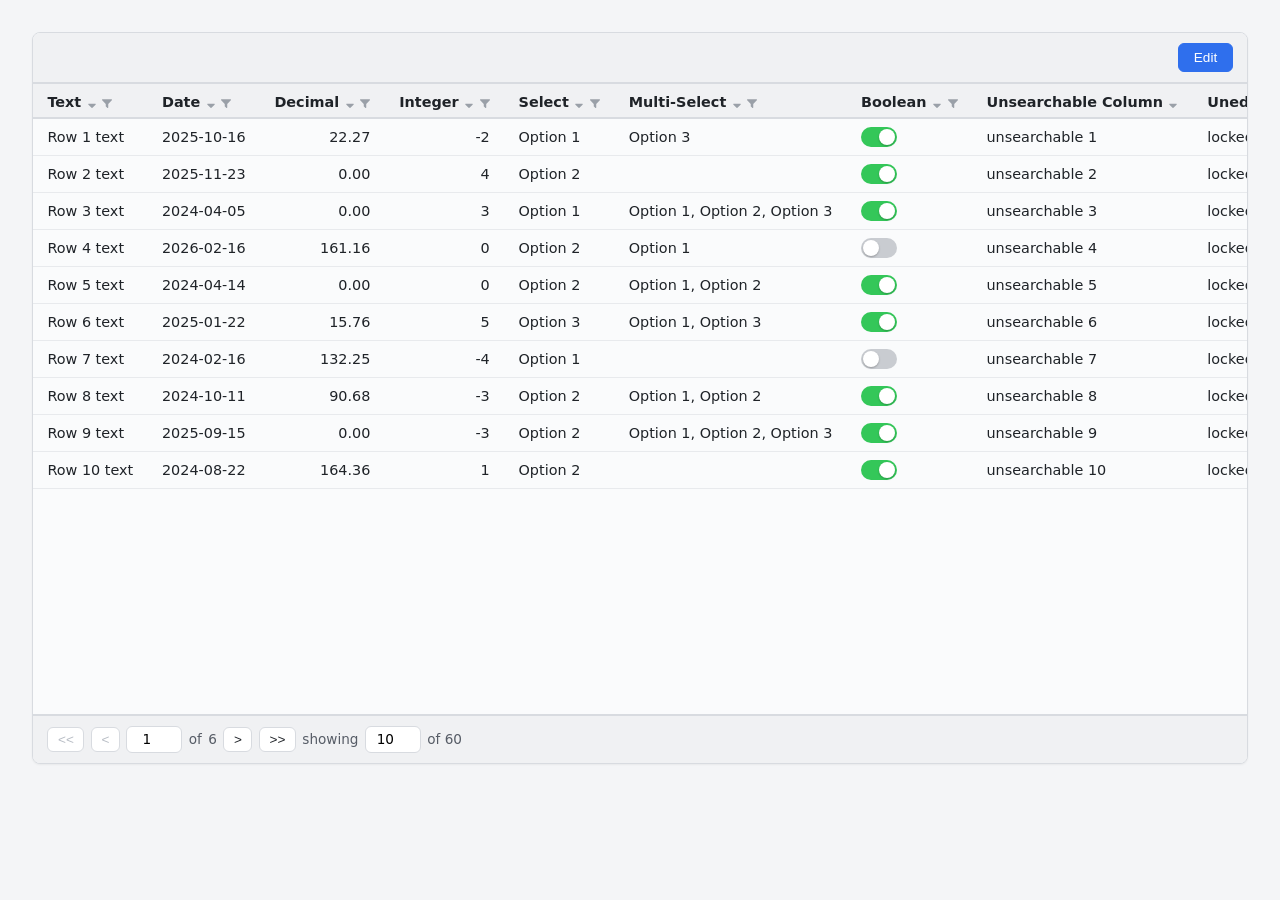
==== app/index.html @ df111d10 "Move project into app/, add server tooling, and write README Restructured the repo so all app code l" ====
<!doctype html>
<html lang="en">
    <head>
        <meta charset="UTF-8" />
        <meta name="viewport" content="width=device-width, initial-scale=1.0" />
        <title>Data Grid</title>
        <link rel="stylesheet" href="style.css" />
    </head>
    <body>
        <div id="grid-container"></div>
        <script type="module">
            import { DataGrid } from "./modules/dataGrid.js";

            const container = document.getElementById("grid-container");

            async function loadConfig() {
                try {
                    const response = await fetch("./config.json");
                    return await response.json();
                } catch (error) {
                    return error.message;
                }
            }

            async function loadData() {
                try {
                    const response = await fetch("./data.json");
                    return await response.json();
                } catch (error) {
                    return error.message;
                }
            }

            const onSave = (changes) => {};

            const config = await loadConfig();
            const data = await loadData();
            const dataGrid = new DataGrid({
                container,
                config,
                data,
                onSave
            });
        </script>
    </body>
</html>
---- app/style.css ----
* {
    box-sizing: border-box;
}

body {
    font-family:
        system-ui,
        -apple-system,
        "Segoe UI",
        sans-serif;
    background: #f4f5f7;
    color: #1f2328;
    margin: 0;
    padding: 2rem;
}

#grid-container {
    max-width: 100%;
    display: flex;
    flex-direction: column;
    background: #fafbfc;
    border: 1px solid #d8dbe0;
    border-radius: 8px;
    box-shadow: 0 1px 2px rgba(0, 0, 0, 0.05);
    overflow: hidden;
    position: relative;
}

.scroll-area {
    height: 70vh;
    overflow: auto;
    position: relative;
}

table {
    border-collapse: collapse;
    width: 100%;
    font-size: 0.9rem;
}

th {
    text-align: left;
    padding: 0.6rem 0.9rem;
    font-weight: 600;
    white-space: nowrap;
    background: #f0f1f3;
    position: sticky;
    top: 0;
    z-index: 1;
    box-shadow: inset 0 -2px 0 0 #d8dbe0;
}

.grid-footer {
    background: #f0f1f3;
    border-top: 2px solid #d8dbe0;
    padding: 0.6rem 0.9rem;
    flex-shrink: 0;
    display: flex;
    align-items: center;
    gap: 0.4rem;
    font-size: 0.85rem;
    color: #565c66;
}

.grid-footer button {
    appearance: none;
    border: 1px solid #d8dbe0;
    background: #fff;
    border-radius: 6px;
    padding: 0.3rem 0.6rem;
    font-size: 0.85rem;
    line-height: 1;
    color: #1f2328;
    cursor: pointer;
}

.grid-footer button:hover:not(:disabled) {
    background: #f4f5f7;
    border-color: #b9bfc7;
}

.grid-footer button:disabled {
    color: #b7bcc4;
    cursor: not-allowed;
}

.grid-footer input[type="number"] {
    width: 3.5rem;
    border: 1px solid #d8dbe0;
    border-radius: 6px;
    padding: 0.3rem 0.5rem;
    font-family: inherit;
    font-size: 0.85rem;
    text-align: center;
}

.grid-footer input[type="number"]:focus {
    outline: none;
    border-color: #2f6fed;
}

.grid-footer input[type="number"]:disabled {
    background: #e5e7eb;
    color: #b7bcc4;
}

td {
    padding: 0.5rem 0.9rem;
    border-bottom: 1px solid #e8eaed;
    white-space: nowrap;
}

tbody tr:nth-child(even) {
    background: #fafbfc;
}

tbody tr:hover {
    background: #eef2ff;
}

.numeric-cell {
    text-align: right;
    font-variant-numeric: tabular-nums;
}

.toggle {
    display: inline-block;
    width: 2.25rem;
    height: 1.25rem;
    border-radius: 999px;
    background: #c9ccd1;
    position: relative;
    vertical-align: middle;
    transition: background 0.15s ease;
}

.toggle.on {
    background: #34c759;
}

.toggle-knob {
    position: absolute;
    top: 2px;
    left: 2px;
    width: calc(1.25rem - 4px);
    height: calc(1.25rem - 4px);
    border-radius: 50%;
    background: #fff;
    box-shadow: 0 1px 2px rgba(0, 0, 0, 0.25);
    transition: left 0.15s ease;
}

.toggle.on .toggle-knob {
    left: calc(100% - 1.25rem + 2px);
}

.toggle-checkbox {
    appearance: none;
    display: inline-block;
    width: 2.25rem;
    height: 1.25rem;
    margin: 0;
    border-radius: 999px;
    background: #c9ccd1;
    position: relative;
    vertical-align: middle;
    cursor: pointer;
    transition: background 0.15s ease;
}

.toggle-checkbox::after {
    content: "";
    position: absolute;
    top: 2px;
    left: 2px;
    width: calc(1.25rem - 4px);
    height: calc(1.25rem - 4px);
    border-radius: 50%;
    background: #fff;
    box-shadow: 0 1px 2px rgba(0, 0, 0, 0.25);
    transition: left 0.15s ease;
}

.toggle-checkbox:checked {
    background: #34c759;
}

.toggle-checkbox:checked::after {
    left: calc(100% - 1.25rem + 2px);
}

.sort-button {
    appearance: none;
    background: none;
    border: none;
    padding: 0;
    margin-left: 0.35rem;
    cursor: pointer;
    color: #9aa0a8;
    vertical-align: middle;
    line-height: 0;
}

.sort-button:hover {
    color: #565c66;
}

.sort-button.asc,
.sort-button.desc {
    color: #1f2328;
}

.sort-button.desc svg {
    transform: rotate(180deg);
}

.filter-button {
    appearance: none;
    background: none;
    border: none;
    padding: 0;
    margin-left: 0.35rem;
    cursor: pointer;
    color: #9aa0a8;
    vertical-align: middle;
    line-height: 0;
}

.filter-button:hover {
    color: #565c66;
}

.filter-button.active {
    color: #2f6fed;
}

.filter-overlay {
    position: fixed;
    inset: 0;
    background: rgba(0, 0, 0, 0);
    z-index: 100;
}

.filter-dialog {
    position: fixed;
    margin: 0;
    z-index: 101;
    border: 1px solid #d8dbe0;
    border-radius: 10px;
    box-shadow: 0 10px 30px rgba(0, 0, 0, 0.2);
    padding: 1rem;
    min-width: 260px;
    font-family: inherit;
    color: #1f2328;
}

.filter-dialog::backdrop {
    background: transparent;
}

.control-container {
    display: flex;
    flex-direction: column;
    gap: 0.5rem;
    margin-bottom: 1rem;
}

.control-container select,
.control-container input[type="text"],
.control-container input[type="date"],
.control-container input[type="number"] {
    appearance: none;
    border: 1px solid #d8dbe0;
    border-radius: 6px;
    padding: 0.4rem 0.6rem;
    font-family: inherit;
    font-size: 0.85rem;
    color: #1f2328;
    background: #fff;
}

.control-container select:focus,
.control-container input:focus {
    outline: none;
    border-color: #2f6fed;
}

.control-container label:not([hidden]) {
    display: flex;
    align-items: center;
    gap: 0.4rem;
    font-size: 0.85rem;
}

.control-container input[type="checkbox"],
.control-container input[type="radio"] {
    accent-color: #2f6fed;
}

.options-container {
    display: flex;
    flex-direction: column;
    gap: 0.5rem;
}

.options-container > div:not([hidden]) {
    display: flex;
    flex-direction: column;
    gap: 0.35rem;
    max-height: 160px;
    overflow-y: auto;
    border: 1px solid #d8dbe0;
    border-radius: 6px;
    padding: 0.5rem 0.6rem;
}

.buttons-container {
    display: flex;
    justify-content: flex-end;
    gap: 0.5rem;
}

.apply-button,
.discard-button {
    appearance: none;
    border-radius: 6px;
    padding: 0.4rem 0.9rem;
    font-size: 0.85rem;
    cursor: pointer;
}

.apply-button {
    border: 1px solid #2f6fed;
    background: #2f6fed;
    color: #fff;
}

.apply-button:hover {
    background: #2559c9;
}

.apply-button:disabled {
    background: #b7c6ea;
    border-color: #b7c6ea;
    color: #fff;
    cursor: not-allowed;
}

.apply-button:disabled:hover {
    background: #b7c6ea;
}

.discard-button {
    border: 1px solid #d8dbe0;
    background: #fff;
    color: #1f2328;
}

.discard-button:hover {
    background: #f4f5f7;
}

.clear-button {
    appearance: none;
    border-radius: 6px;
    padding: 0.4rem 0.9rem;
    font-size: 0.85rem;
    cursor: pointer;
    border: 1px solid #f0b7b7;
    background: #fff;
    color: #c0392b;
    margin-right: auto;
}

.clear-button:hover {
    background: #fdf0f0;
}

.empty-state {
    position: sticky;
    left: 50%;
    transform: translateX(-50%);
    width: fit-content;
    text-align: center;
    padding: 1rem;
    color: #6b7280;
}

.grid-toolbar {
    background: #f0f1f3;
    border-bottom: 2px solid #d8dbe0;
    padding: 0.6rem 0.9rem;
    flex-shrink: 0;
    display: flex;
    align-items: center;
    justify-content: flex-end;
    gap: 0.5rem;
    font-size: 0.85rem;
}

.grid-toolbar button {
    appearance: none;
    border: 1px solid #d8dbe0;
    background: #fff;
    border-radius: 6px;
    padding: 0.4rem 0.9rem;
    font-size: 0.85rem;
    color: #1f2328;
    cursor: pointer;
}

.grid-toolbar button:hover {
    background: #f4f5f7;
    border-color: #b9bfc7;
}

.grid-toolbar .edit-btn,
.grid-toolbar .save-btn {
    border-color: #2f6fed;
    background: #2f6fed;
    color: #fff;
}

.grid-toolbar .edit-btn:hover,
.grid-toolbar .save-btn:hover {
    background: #2559c9;
    border-color: #2559c9;
}

.grid-toolbar .delete-btn {
    border-color: #f0b7b7;
    color: #c0392b;
}

.grid-toolbar .delete-btn:hover {
    background: #fdf0f0;
}

.grid-toolbar .add-btn {
    border-color: #34c759;
    background: #34c759;
    color: #fff;
}

.grid-toolbar .add-btn:hover {
    background: #2ba84a;
    border-color: #2ba84a;
}

.grid-toolbar .clear-filters-btn {
    color: #565c66;
}

.overlay {
    position: fixed;
    inset: 0;
    background: rgba(15, 18, 22, 0.35);
    z-index: 100;
}

.modal {
    z-index: 101;
    border: 1px solid #d8dbe0;
    border-radius: 10px;
    box-shadow: 0 10px 30px rgba(0, 0, 0, 0.2);
    padding: 1.25rem;
    max-width: 320px;
    font-family: inherit;
    color: #1f2328;
}

.modal:has(.add-row-form) {
    max-width: 480px;
    width: 90vw;
}

.add-row-form {
    display: flex;
    flex-direction: column;
    gap: 0.75rem;
    max-height: 60vh;
    overflow-y: auto;
    padding-right: 0.25rem;
}

.add-row-form label {
    display: flex;
    flex-direction: column;
    gap: 0.3rem;
    font-size: 0.85rem;
    font-weight: 600;
    color: #565c66;
}

.add-row-form label input,
.add-row-form label select,
.add-row-form label button {
    appearance: none;
    border: 1px solid #d8dbe0;
    border-radius: 6px;
    padding: 0.4rem 0.6rem;
    min-height: 2.1rem;
    font-family: inherit;
    font-size: 0.85rem;
    font-weight: 400;
    text-align: left;
    color: #1f2328;
    background: #fff;
    cursor: pointer;
}

.add-row-form label input:focus,
.add-row-form label select:focus,
.add-row-form label button:focus {
    outline: none;
    border-color: #2f6fed;
}

.modal::backdrop {
    background: transparent;
}

.modal .content {
    display: block;
    margin-bottom: 1.25rem;
    font-size: 0.9rem;
    line-height: 1.4;
}

.modal .buttons {
    display: flex;
    justify-content: flex-end;
    gap: 0.5rem;
}

.modal button {
    appearance: none;
    border-radius: 6px;
    padding: 0.4rem 0.9rem;
    font-size: 0.85rem;
    cursor: pointer;
}

.confirm-btn {
    border: 1px solid #2f6fed;
    background: #2f6fed;
    color: #fff;
}

.confirm-btn:hover:not(:disabled) {
    background: #2559c9;
}

.confirm-btn:disabled {
    background: #b7c6ea;
    border-color: #b7c6ea;
    color: #fff;
    cursor: not-allowed;
}

.modal .cancel-btn {
    border: 1px solid #d8dbe0;
    background: #fff;
    color: #1f2328;
}

.modal .cancel-btn:hover {
    background: #f4f5f7;
}

.edit-mode-cell {
    cursor: pointer;
    background: #fffce4;
}

.edit-mode-cell:not(.editing-cell):hover {
    background: #eef2ff;
    outline: 1px dashed #2f6fed;
    outline-offset: -1px;
}

.dirty-cell {
    background: #fff8e6;
    box-shadow: inset 3px 0 0 0 #e8a33d;
}

tbody tr.added-row {
    background: #f0fdf4;
    box-shadow: inset 3px 0 0 0 #34c759;
}

tbody tr.added-row:hover {
    background: #e3fbe9;
}

tbody tr.added-row .edit-mode-cell {
    background: #f0fdf4;
}

.editing-cell {
    position: relative;
    background: #fff;
    outline: 2px solid #2f6fed;
    outline-offset: -2px;
}

.editing-cell input:not(.toggle-checkbox),
.editing-cell select {
    display: block;
    width: 100%;
    border: none;
    outline: none;
    background: transparent;
    padding: 0;
    margin: 0;
    font: inherit;
    color: inherit;
}

.editing-cell button {
    position: absolute;
    inset: 0;
    border: none;
    outline: none;
    background: transparent;
    padding: 0.5rem 0.9rem;
    margin: 0;
    font: inherit;
    color: inherit;
    text-align: left;
    cursor: pointer;
}

.multiselect-edit-options {
    display: flex;
    flex-direction: column;
    gap: 0.2rem;
    max-height: 5rem;
    overflow-y: auto;
    width: auto;
    min-width: 200px;
    position: fixed;
    margin: 0;
    z-index: 101;
    background: #fff;
    border: 1px solid #d8dbe0;
    border-radius: 10px;
    box-shadow: 0 10px 30px rgba(0, 0, 0, 0.2);
    padding: 1rem;
    font-family: inherit;
    color: #1f2328;
}

.multiselect-edit-options::backdrop {
    background: transparent;
}

.multiselect-edit-options label {
    display: flex;
    align-items: center;
    gap: 0.35rem;
    font-size: 0.85rem;
    white-space: nowrap;
}

.multiselect-edit-options input[type="checkbox"] {
    accent-color: #2f6fed;
}

.wrong-input {
    outline: 2px solid #c0392b !important;
    outline-offset: -2px !important;
    background: #fdf0f0 !important;
}
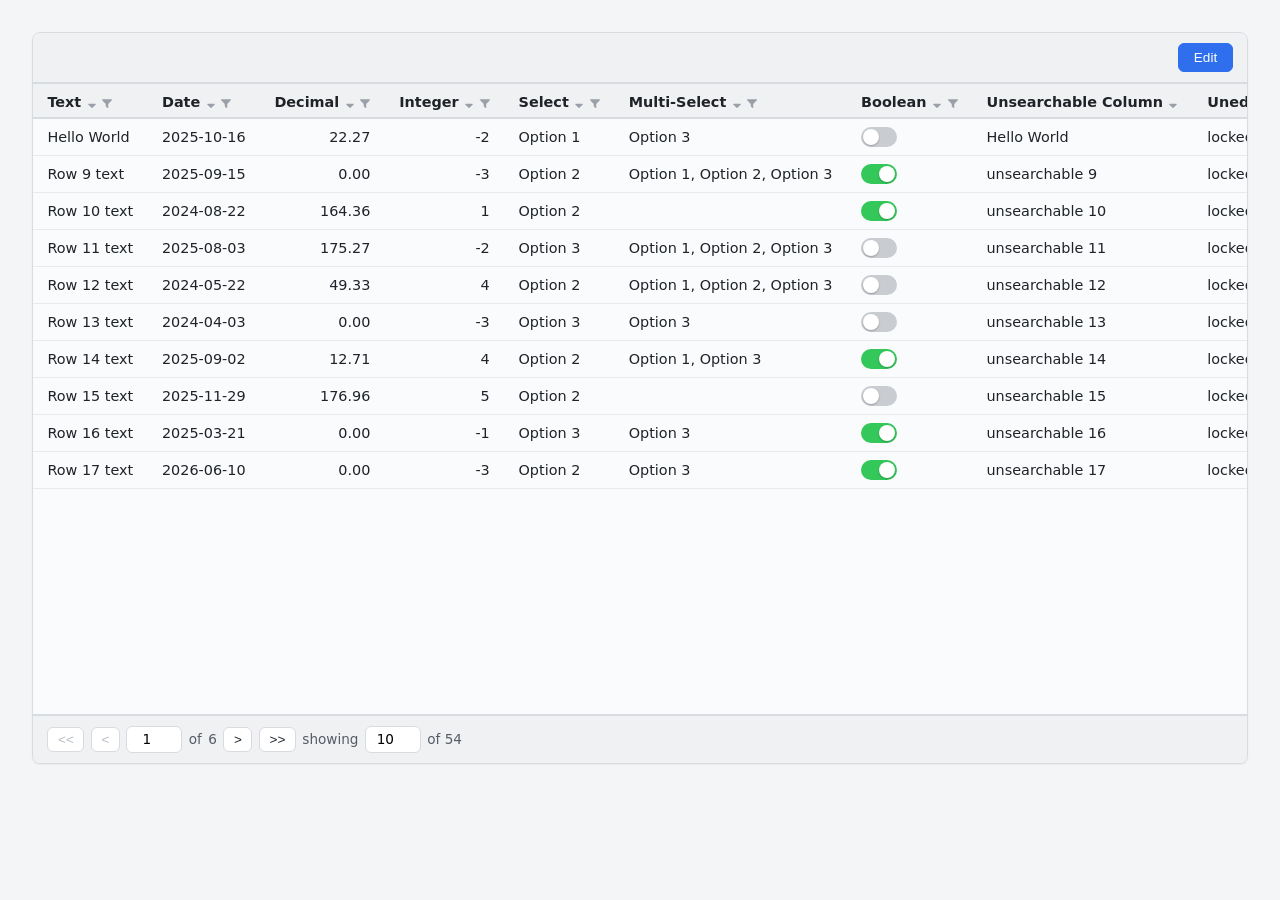
==== commit e17a3d3d: "Add favicon, request logging, and drop an unused destructured field Wired up table.ico as the favico" ====
--- a/app/index.html
+++ b/app/index.html
@@ -4,6 +4,7 @@
         <meta charset="UTF-8" />
         <meta name="viewport" content="width=device-width, initial-scale=1.0" />
         <title>Data Grid</title>
+        <link rel="icon" type="image/x-icon" href="table.ico" />
         <link rel="stylesheet" href="style.css" />
     </head>
     <body>
@@ -31,7 +32,28 @@
                 }
             }
 
-            const onSave = (changes) => {};
+            const onSave = (changes) => {
+                fetch("/api/data/save", {
+                    method: "POST",
+                    headers: { "Content-Type": "application/json" },
+                    body: JSON.stringify(changes),
+                })
+                    .then((res) => {
+                        return res
+                            .text()
+                            .then((text) => ({ ok: res.ok, text }));
+                    })
+                    .then(({ ok, text }) => {
+                        console.log(text);
+                        if (!ok) {
+                            container.innerHTML = text;
+                        }
+                    })
+                    .catch((e) => {
+                        console.log(e);
+                        container.innerHTML = e;
+                    });
+            };
 
             const config = await loadConfig();
             const data = await loadData();
@@ -39,7 +61,7 @@
                 container,
                 config,
                 data,
-                onSave
+                onSave,
             });
         </script>
     </body>
